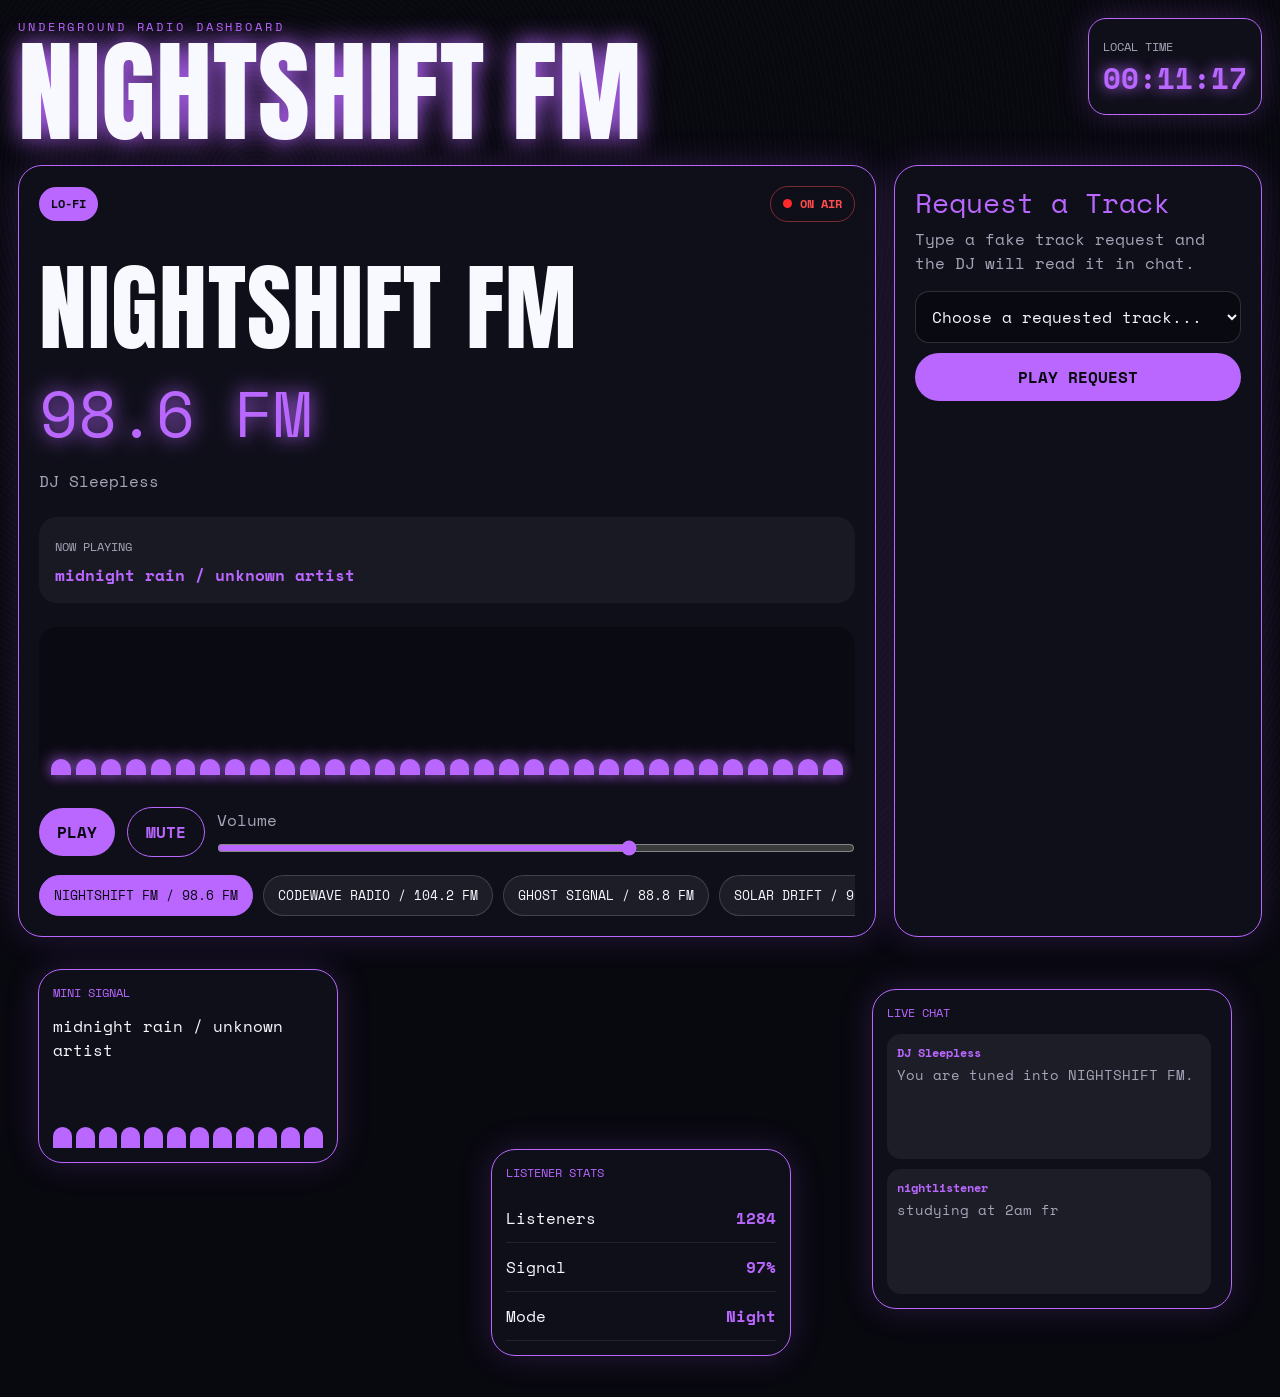
==== index.html @ f475b464 "Initial commit for NIGHTSHIFT FM radio dashboard" ====
<!DOCTYPE html>
<html lang="en">

<head>
    <meta charset="UTF-8" />
    <meta name="viewport" content="width=device-width, initial-scale=1.0" />

    <title>NIGHTSHIFT FM</title>

    <link href="https://cdn.jsdelivr.net/npm/bootstrap@5.3.3/dist/css/bootstrap.min.css" rel="stylesheet">
    <link rel="stylesheet" href="nightshift-styles.css" />
</head>

<body>
    <div class="app-shell">
        <header class="top-bar">
            <div>
                <p class="eyebrow">UNDERGROUND RADIO DASHBOARD</p>
                <h1 id="stationName">NIGHTSHIFT FM</h1>
            </div>

            <div class="clock-box">
                <span>LOCAL TIME</span>
                <strong id="clockDisplay">00:00:00</strong>
            </div>
        </header>

        <main class="main-grid">
            <section class="station-card">
                <div class="station-meta">
                    <span id="vibeBadge" class="vibe-badge">LO-FI</span>

                    <div class="on-air-badge" id="onAirBadge">
                        <span></span>
                        ON AIR
                    </div>
                </div>

                <h2 id="mainStationTitle">NIGHTSHIFT FM</h2>
                <p id="frequencyDisplay" class="frequency-display">98.6 FM</p>
                <p id="djName" class="dj-name">DJ Sleepless</p>

                <div class="now-playing-box">
                    <span>NOW PLAYING</span>
                    <strong id="trackName">midnight rain / unknown artist</strong>
                </div>

                <div id="visualizer" class="visualizer"></div>

                <div class="controls">
                    <button id="playBtn" class="control-btn">Play</button>
                    <button id="muteBtn" class="control-btn ghost">Mute</button>

                    <label class="volume-control">
                        <span>Volume</span>
                        <input id="volumeSlider" type="range" min="0" max="1" step="0.01" />
                    </label>
                </div>

                <div id="stationSelector" class="station-selector"></div>
            </section>

            <section class="request-card">
                <h3>Request a Track</h3>
                <p>Type a fake track request and the DJ will read it in chat.</p>

                <form id="requestForm">

                    <select id="requestTrackSelect">
                        <option value="">Choose a requested track...</option>
                    </select>

                    <button type="submit">Play Request</button>

                </form>
            </section>
        </main>

        <section class="floating-zone">
            <div class="floating-widget" id="miniWidget">
                <div class="widget-handle">MINI SIGNAL</div>
                <p id="miniTrack">midnight rain / unknown artist</p>
                <div id="miniEqualizer" class="mini-equalizer"></div>
            </div>

            <div class="floating-widget chat-widget" id="chatWidget">
                <div class="widget-handle">LIVE CHAT</div>
                <div id="chatLog" class="chat-log"></div>
            </div>

            <div class="floating-widget" id="statsWidget">
                <div class="widget-handle">LISTENER STATS</div>
                <div class="stat-line">
                    <span>Listeners</span>
                    <strong id="listenerCount">1284</strong>
                </div>
                <div class="stat-line">
                    <span>Signal</span>
                    <strong>97%</strong>
                </div>
                <div class="stat-line">
                    <span>Mode</span>
                    <strong>Night</strong>
                </div>
            </div>
        </section>
    </div>

    <audio id="radioAudio" crossorigin="anonymous"></audio>

    <script src="https://code.jquery.com/jquery-3.7.1.min.js"></script>
    <script src="nightshift-script.js"></script>
</body>

</html>
---- nightshift-styles.css ----
@import url('https://fonts.googleapis.com/css2?family=Anton&family=Space+Mono:wght@400;700&display=swap');

:root {
  --station-color: #b967ff;
  --bg-color: #08080f;
  --card-color: rgba(17, 17, 28, 0.9);
  --text-color: #f8f8ff;
  --muted-color: #a5a5b8;
}

* {
  box-sizing: border-box;
}

body {
  margin: 0;
  min-height: 100vh;
  background: var(--bg-color);
  color: var(--text-color);
  font-family: 'Space Mono', monospace;
  overflow-x: hidden;
}

body::before {
  content: "";
  position: fixed;
  inset: 0;
  pointer-events: none;
  opacity: 0.16;
  background-image: repeating-radial-gradient(circle at 20% 20%, rgba(255,255,255,0.12) 0 1px, transparent 1px 5px);
  z-index: 0;
}

.app-shell {
  position: relative;
  z-index: 1;
  min-height: 100vh;
  padding: 18px;
}

.top-bar {
  display: flex;
  flex-direction: column;
  gap: 18px;
  margin-bottom: 22px;
}

.eyebrow {
  color: var(--station-color);
  margin: 0 0 6px;
  font-size: 0.75rem;
  letter-spacing: 0.18rem;
}

h1,
h2 {
  font-family: 'Anton', sans-serif;
  letter-spacing: 0.06rem;
  text-transform: uppercase;
}

h1 {
  margin: 0;
  font-size: clamp(2.6rem, 11vw, 7rem);
  line-height: 0.9;
  text-shadow: 0 0 24px var(--station-color);
}

.clock-box {
  border: 1px solid var(--station-color);
  background: var(--card-color);
  box-shadow: 0 0 30px rgba(185, 103, 255, 0.22);
  padding: 14px;
  border-radius: 18px;
  width: fit-content;
}

.clock-box span {
  color: var(--muted-color);
  font-size: 0.75rem;
}

.clock-box strong {
  display: block;
  font-size: 1.8rem;
  color: var(--station-color);
  text-shadow: 0 0 14px var(--station-color);
}

.main-grid {
  display: grid;
  gap: 18px;
}

.station-card,
.request-card,
.floating-widget {
  background: var(--card-color);
  border: 1px solid var(--station-color);
  border-radius: 24px;
  box-shadow: 0 0 34px rgba(185, 103, 255, 0.18);
  backdrop-filter: blur(16px);
}

.station-card {
  padding: 20px;
}

.station-meta {
  display: flex;
  justify-content: space-between;
  align-items: center;
  gap: 12px;
}

.vibe-badge,
.on-air-badge {
  padding: 8px 12px;
  border-radius: 999px;
  font-size: 0.75rem;
  font-weight: 700;
}

.vibe-badge {
  color: #08080f;
  background: var(--station-color);
}

.on-air-badge {
  display: flex;
  align-items: center;
  gap: 8px;
  color: #ff4d4d;
  border: 1px solid rgba(255, 77, 77, 0.45);
}

.on-air-badge span {
  width: 9px;
  height: 9px;
  background: #ff2b2b;
  border-radius: 50%;
  animation: pulse 1s infinite;
}

.station-card h2 {
  margin: 28px 0 0;
  font-size: clamp(2.5rem, 12vw, 6rem);
}

.frequency-display {
  margin: 0;
  font-size: clamp(2rem, 8vw, 4rem);
  color: var(--station-color);
  text-shadow: 0 0 20px var(--station-color);
}

.dj-name {
  color: var(--muted-color);
  margin-top: 8px;
}

.now-playing-box {
  margin: 24px 0;
  padding: 16px;
  border-radius: 18px;
  background: rgba(255, 255, 255, 0.045);
}

.now-playing-box span {
  color: var(--muted-color);
  font-size: 0.75rem;
}

.now-playing-box strong {
  display: block;
  margin-top: 6px;
  color: var(--station-color);
}

.visualizer {
  height: 160px;
  display: flex;
  align-items: end;
  gap: 5px;
  padding: 12px;
  border-radius: 18px;
  background: rgba(0, 0, 0, 0.32);
  overflow: hidden;
}

.visualizer-bar {
  flex: 1;
  min-height: 8%;
  height: 12%;
  border-radius: 999px 999px 0 0;
  background: var(--station-color);
  box-shadow: 0 0 16px var(--station-color);
  transition: height 0.12s ease;
}

.controls {
  display: grid;
  gap: 12px;
  margin-top: 20px;
}

.control-btn,
.request-card button {
  border: 0;
  border-radius: 999px;
  padding: 12px 18px;
  background: var(--station-color);
  color: #08080f;
  font-weight: 800;
  text-transform: uppercase;
}

.control-btn.ghost {
  background: transparent;
  color: var(--station-color);
  border: 1px solid var(--station-color);
}

.volume-control {
  display: grid;
  gap: 8px;
  color: var(--muted-color);
}

input[type="range"] {
  accent-color: var(--station-color);
}

.station-selector {
  display: flex;
  gap: 10px;
  overflow-x: auto;
  padding-top: 18px;
}

.station-pill {
  flex: 0 0 auto;
  border: 1px solid rgba(255,255,255,0.16);
  color: var(--text-color);
  background: rgba(255,255,255,0.06);
  border-radius: 999px;
  padding: 10px 14px;
  font-size: 0.8rem;
}

.station-pill.active {
  color: #08080f;
  background: var(--station-color);
  border-color: var(--station-color);
}

.request-card {
  padding: 20px;
}

.request-card h3 {
  color: var(--station-color);
}

.request-card p {
  color: var(--muted-color);
}

.request-card form {
  display: grid;
  gap: 10px;
}

.request-card input {
  width: 100%;
  border: 1px solid rgba(255,255,255,0.15);
  background: rgba(0,0,0,0.35);
  color: var(--text-color);
  border-radius: 14px;
  padding: 12px;
}

#requestTrackSelect {
  width: 100%;
  border: 1px solid rgba(255,255,255,0.15);
  background: rgba(0,0,0,0.35);
  color: var(--text-color);
  border-radius: 14px;
  padding: 12px;
  font-family: 'Space Mono', monospace;
}

#requestTrackSelect option {
  background: #11111b;
}

.floating-zone {
  position: relative;
  min-height: 540px;
  margin-top: 22px;
}

.floating-widget {
  position: relative;
  padding: 14px;
  margin-bottom: 16px;
}

.widget-handle {
  cursor: grab;
  color: var(--station-color);
  font-size: 0.75rem;
  margin-bottom: 12px;
  user-select: none;
}

.mini-equalizer {
  display: flex;
  align-items: end;
  gap: 4px;
  height: 70px;
}

.mini-bar {
  flex: 1;
  height: 30%;
  background: var(--station-color);
  border-radius: 999px 999px 0 0;
  animation: miniBounce 0.8s infinite alternate;
}

.chat-log {
  height: 260px;
  overflow-y: auto;
  display: grid;
  gap: 10px;
  padding-right: 6px;
}

.chat-message {
  padding: 10px;
  border-radius: 14px;
  background: rgba(255,255,255,0.06);
}

.chat-message strong {
  display: block;
  color: var(--station-color);
  font-size: 0.75rem;
}

.chat-message span {
  color: var(--muted-color);
  font-size: 0.85rem;
}

.stat-line {
  display: flex;
  justify-content: space-between;
  border-bottom: 1px solid rgba(255,255,255,0.08);
  padding: 12px 0;
}

.stat-line strong {
  color: var(--station-color);
}

@keyframes pulse {
  0%, 100% {
    transform: scale(1);
    box-shadow: 0 0 0 rgba(255, 43, 43, 0.5);
  }

  50% {
    transform: scale(1.4);
    box-shadow: 0 0 18px rgba(255, 43, 43, 0.9);
  }
}

@keyframes miniBounce {
  from {
    height: 18%;
  }

  to {
    height: 90%;
  }
}

@media (min-width: 768px) {
  .top-bar {
    flex-direction: row;
    justify-content: space-between;
    align-items: start;
  }

  .main-grid {
    grid-template-columns: 1.4fr 0.6fr;
  }

  .controls {
    grid-template-columns: auto auto 1fr;
    align-items: center;
  }

  .floating-zone {
    min-height: 420px;
  }

  .floating-widget {
    position: absolute;
    width: 300px;
    margin: 0;
  }

  #miniWidget {
    left: 20px;
    top: 10px;
  }

  #chatWidget {
    right: 30px;
    top: 30px;
    width: 360px;
  }

  #statsWidget {
    left: 38%;
    top: 190px;
  }
}
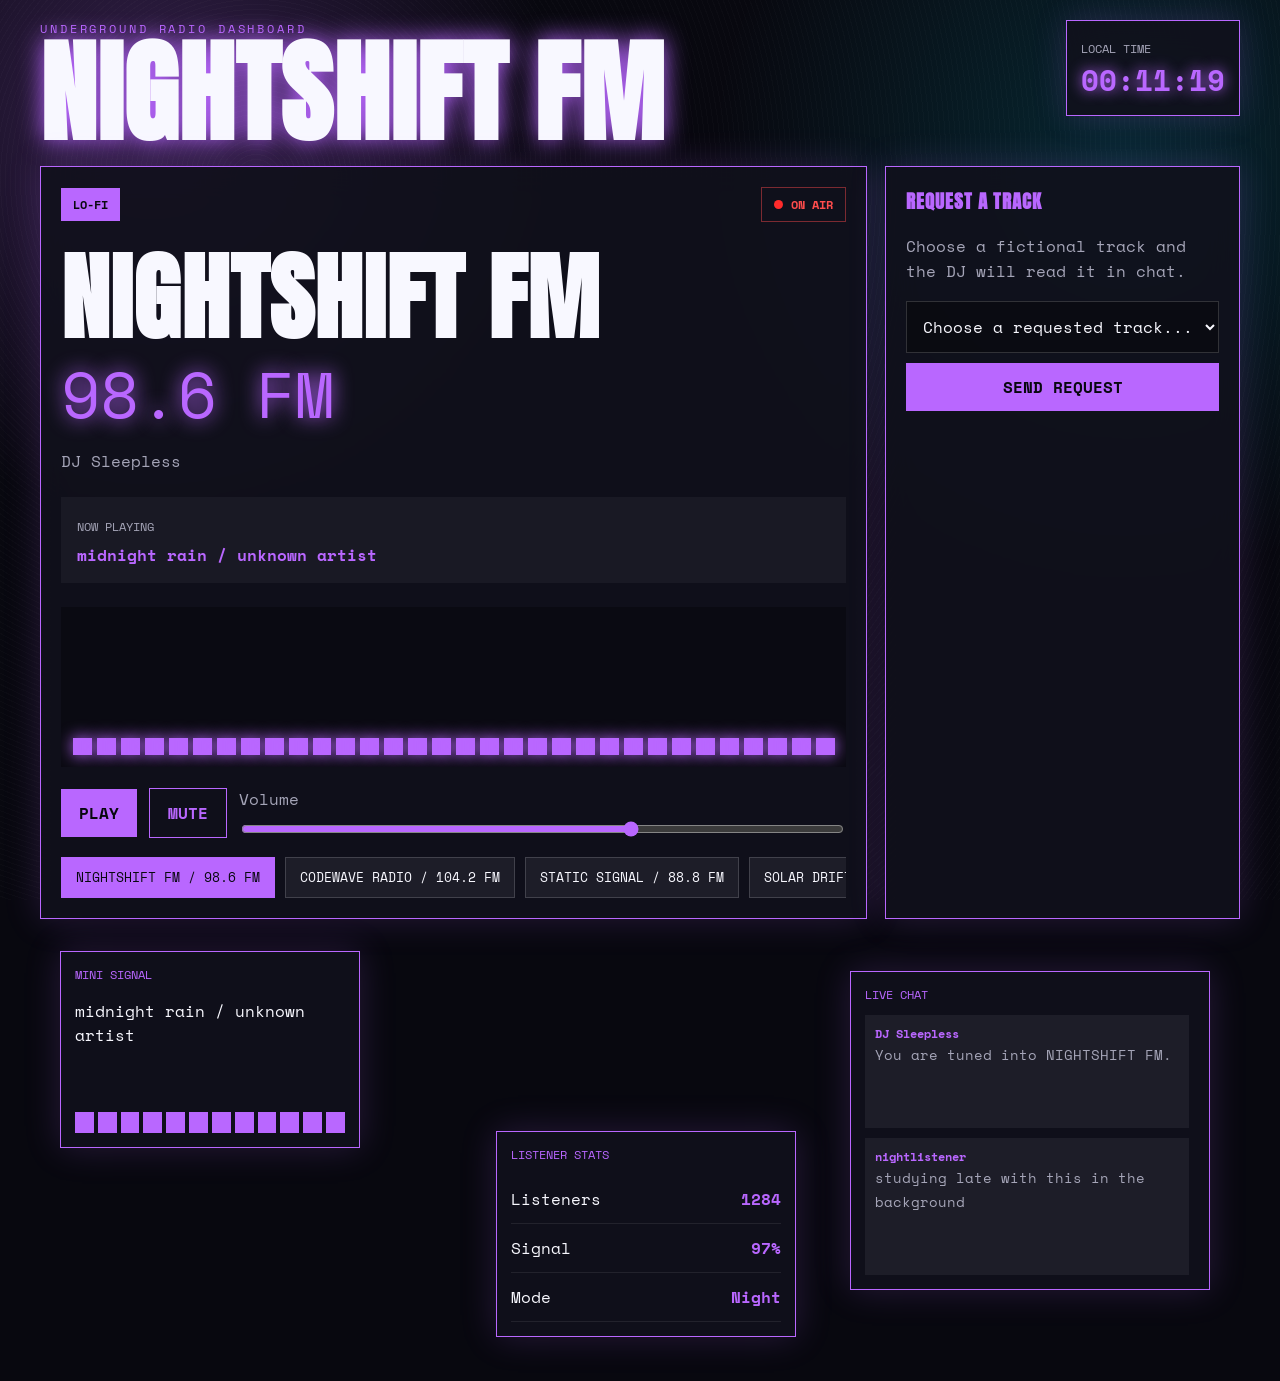
==== commit 82fd674a: "Polish nightshift FM radio dashboard" ====
--- a/index.html
+++ b/index.html
@@ -1,115 +1,131 @@
-<!DOCTYPE html>
+<!doctype html>
 <html lang="en">
-
-<head>
+  <head>
     <meta charset="UTF-8" />
     <meta name="viewport" content="width=device-width, initial-scale=1.0" />
+    <meta
+      name="description"
+      content="A neon late-night radio dashboard with station switching, visualizers, live chat, and generated audio fallback."
+    />
 
-    <title>NIGHTSHIFT FM</title>
+    <title>Nightshift FM Radio Dashboard</title>
 
-    <link href="https://cdn.jsdelivr.net/npm/bootstrap@5.3.3/dist/css/bootstrap.min.css" rel="stylesheet">
+    <link rel="preconnect" href="https://fonts.googleapis.com" />
+    <link rel="preconnect" href="https://fonts.gstatic.com" crossorigin />
+    <link
+      href="https://fonts.googleapis.com/css2?family=Anton&family=Space+Mono:wght@400;700&display=swap"
+      rel="stylesheet"
+    />
     <link rel="stylesheet" href="nightshift-styles.css" />
-</head>
+  </head>
+  <body>
+    <div class="app-shell">
+      <header class="top-bar">
+        <div>
+          <p class="eyebrow">Underground Radio Dashboard</p>
+          <h1 id="stationName">Nightshift FM</h1>
+        </div>
 
-<body>
-    <div class="app-shell">
-        <header class="top-bar">
-            <div>
-                <p class="eyebrow">UNDERGROUND RADIO DASHBOARD</p>
-                <h1 id="stationName">NIGHTSHIFT FM</h1>
+        <aside class="clock-box" aria-label="Local time">
+          <span>Local Time</span>
+          <strong id="clockDisplay">00:00:00</strong>
+        </aside>
+      </header>
+
+      <main class="main-grid">
+        <section class="station-card" aria-labelledby="mainStationTitle">
+          <div class="station-meta">
+            <span id="vibeBadge" class="vibe-badge">Lo-Fi</span>
+            <div class="on-air-badge" id="onAirBadge">
+              <span aria-hidden="true"></span>
+              On Air
             </div>
+          </div>
 
-            <div class="clock-box">
-                <span>LOCAL TIME</span>
-                <strong id="clockDisplay">00:00:00</strong>
-            </div>
-        </header>
+          <h2 id="mainStationTitle">Nightshift FM</h2>
+          <p id="frequencyDisplay" class="frequency-display">98.6 FM</p>
+          <p id="djName" class="dj-name">DJ Sleepless</p>
 
-        <main class="main-grid">
-            <section class="station-card">
-                <div class="station-meta">
-                    <span id="vibeBadge" class="vibe-badge">LO-FI</span>
+          <div class="now-playing-box" aria-live="polite">
+            <span>Now Playing</span>
+            <strong id="trackName">midnight rain / unknown artist</strong>
+          </div>
 
-                    <div class="on-air-badge" id="onAirBadge">
-                        <span></span>
-                        ON AIR
-                    </div>
-                </div>
+          <div id="visualizer" class="visualizer" aria-hidden="true"></div>
 
-                <h2 id="mainStationTitle">NIGHTSHIFT FM</h2>
-                <p id="frequencyDisplay" class="frequency-display">98.6 FM</p>
-                <p id="djName" class="dj-name">DJ Sleepless</p>
+          <div class="controls">
+            <button id="playBtn" class="control-btn" type="button">Play</button>
+            <button id="muteBtn" class="control-btn ghost" type="button">
+              Mute
+            </button>
 
-                <div class="now-playing-box">
-                    <span>NOW PLAYING</span>
-                    <strong id="trackName">midnight rain / unknown artist</strong>
-                </div>
+            <label class="volume-control">
+              <span>Volume</span>
+              <input
+                id="volumeSlider"
+                type="range"
+                min="0"
+                max="1"
+                step="0.01"
+              />
+            </label>
+          </div>
 
-                <div id="visualizer" class="visualizer"></div>
+          <div
+            id="stationSelector"
+            class="station-selector"
+            aria-label="Station selector"
+          ></div>
+        </section>
 
-                <div class="controls">
-                    <button id="playBtn" class="control-btn">Play</button>
-                    <button id="muteBtn" class="control-btn ghost">Mute</button>
+        <aside class="request-card" aria-labelledby="requestTitle">
+          <h3 id="requestTitle">Request a Track</h3>
+          <p>Choose a fictional track and the DJ will read it in chat.</p>
 
-                    <label class="volume-control">
-                        <span>Volume</span>
-                        <input id="volumeSlider" type="range" min="0" max="1" step="0.01" />
-                    </label>
-                </div>
+          <form id="requestForm">
+            <select id="requestTrackSelect">
+              <option value="">Choose a requested track...</option>
+            </select>
+            <button type="submit">Send Request</button>
+          </form>
+        </aside>
+      </main>
 
-                <div id="stationSelector" class="station-selector"></div>
-            </section>
+      <section class="floating-zone" aria-label="Radio widgets">
+        <article class="floating-widget" id="miniWidget">
+          <div class="widget-handle">Mini Signal</div>
+          <p id="miniTrack">midnight rain / unknown artist</p>
+          <div
+            id="miniEqualizer"
+            class="mini-equalizer"
+            aria-hidden="true"
+          ></div>
+        </article>
 
-            <section class="request-card">
-                <h3>Request a Track</h3>
-                <p>Type a fake track request and the DJ will read it in chat.</p>
+        <article class="floating-widget chat-widget" id="chatWidget">
+          <div class="widget-handle">Live Chat</div>
+          <div id="chatLog" class="chat-log" aria-live="polite"></div>
+        </article>
 
-                <form id="requestForm">
-
-                    <select id="requestTrackSelect">
-                        <option value="">Choose a requested track...</option>
-                    </select>
-
-                    <button type="submit">Play Request</button>
-
-                </form>
-            </section>
-        </main>
-
-        <section class="floating-zone">
-            <div class="floating-widget" id="miniWidget">
-                <div class="widget-handle">MINI SIGNAL</div>
-                <p id="miniTrack">midnight rain / unknown artist</p>
-                <div id="miniEqualizer" class="mini-equalizer"></div>
-            </div>
-
-            <div class="floating-widget chat-widget" id="chatWidget">
-                <div class="widget-handle">LIVE CHAT</div>
-                <div id="chatLog" class="chat-log"></div>
-            </div>
-
-            <div class="floating-widget" id="statsWidget">
-                <div class="widget-handle">LISTENER STATS</div>
-                <div class="stat-line">
-                    <span>Listeners</span>
-                    <strong id="listenerCount">1284</strong>
-                </div>
-                <div class="stat-line">
-                    <span>Signal</span>
-                    <strong>97%</strong>
-                </div>
-                <div class="stat-line">
-                    <span>Mode</span>
-                    <strong>Night</strong>
-                </div>
-            </div>
-        </section>
+        <article class="floating-widget" id="statsWidget">
+          <div class="widget-handle">Listener Stats</div>
+          <div class="stat-line">
+            <span>Listeners</span>
+            <strong id="listenerCount">1284</strong>
+          </div>
+          <div class="stat-line">
+            <span>Signal</span>
+            <strong id="signalStrength">97%</strong>
+          </div>
+          <div class="stat-line">
+            <span>Mode</span>
+            <strong>Night</strong>
+          </div>
+        </article>
+      </section>
     </div>
 
     <audio id="radioAudio" crossorigin="anonymous"></audio>
-
-    <script src="https://code.jquery.com/jquery-3.7.1.min.js"></script>
     <script src="nightshift-script.js"></script>
-</body>
-
-</html>+  </body>
+</html>
--- a/nightshift-styles.css
+++ b/nightshift-styles.css
@@ -1,11 +1,10 @@
-@import url('https://fonts.googleapis.com/css2?family=Anton&family=Space+Mono:wght@400;700&display=swap');
-
 :root {
   --station-color: #b967ff;
   --bg-color: #08080f;
   --card-color: rgba(17, 17, 28, 0.9);
   --text-color: #f8f8ff;
   --muted-color: #a5a5b8;
+  --border-color: rgba(255, 255, 255, 0.16);
 }
 
 * {
@@ -13,29 +12,59 @@
 }
 
 body {
+  min-height: 100vh;
   margin: 0;
-  min-height: 100vh;
-  background: var(--bg-color);
+  overflow-x: hidden;
+  background:
+    radial-gradient(
+      circle at 12% 8%,
+      rgba(185, 103, 255, 0.24),
+      transparent 25rem
+    ),
+    radial-gradient(
+      circle at 88% 12%,
+      rgba(0, 229, 255, 0.14),
+      transparent 26rem
+    ),
+    var(--bg-color);
   color: var(--text-color);
-  font-family: 'Space Mono', monospace;
-  overflow-x: hidden;
+  font-family: "Space Mono", monospace;
 }
 
 body::before {
   content: "";
   position: fixed;
   inset: 0;
+  z-index: 0;
   pointer-events: none;
   opacity: 0.16;
-  background-image: repeating-radial-gradient(circle at 20% 20%, rgba(255,255,255,0.12) 0 1px, transparent 1px 5px);
-  z-index: 0;
+  background-image: repeating-radial-gradient(
+    circle at 20% 20%,
+    rgba(255, 255, 255, 0.12) 0 1px,
+    transparent 1px 5px
+  );
+}
+
+button,
+input,
+select {
+  font: inherit;
+}
+
+button:focus-visible,
+input:focus-visible,
+select:focus-visible {
+  outline: 3px solid var(--station-color);
+  outline-offset: 3px;
 }
 
 .app-shell {
   position: relative;
   z-index: 1;
+  width: min(1200px, calc(100% - 2rem));
   min-height: 100vh;
-  padding: 18px;
+  margin: 0 auto;
+  padding: 20px 0;
 }
 
 .top-bar {
@@ -46,44 +75,53 @@
 }
 
 .eyebrow {
-  color: var(--station-color);
   margin: 0 0 6px;
+  color: var(--station-color);
   font-size: 0.75rem;
   letter-spacing: 0.18rem;
+  text-transform: uppercase;
 }
 
 h1,
-h2 {
-  font-family: 'Anton', sans-serif;
+h2,
+h3 {
+  font-family: "Anton", sans-serif;
   letter-spacing: 0.06rem;
   text-transform: uppercase;
 }
 
 h1 {
   margin: 0;
-  font-size: clamp(2.6rem, 11vw, 7rem);
+  font-size: clamp(2.7rem, 11vw, 7rem);
   line-height: 0.9;
   text-shadow: 0 0 24px var(--station-color);
 }
 
-.clock-box {
+.clock-box,
+.station-card,
+.request-card,
+.floating-widget {
   border: 1px solid var(--station-color);
   background: var(--card-color);
-  box-shadow: 0 0 30px rgba(185, 103, 255, 0.22);
+  box-shadow: 0 0 34px rgba(185, 103, 255, 0.18);
+  backdrop-filter: blur(16px);
+}
+
+.clock-box {
+  width: fit-content;
   padding: 14px;
-  border-radius: 18px;
-  width: fit-content;
 }
 
 .clock-box span {
   color: var(--muted-color);
   font-size: 0.75rem;
+  text-transform: uppercase;
 }
 
 .clock-box strong {
   display: block;
+  color: var(--station-color);
   font-size: 1.8rem;
-  color: var(--station-color);
   text-shadow: 0 0 14px var(--station-color);
 }
 
@@ -93,82 +131,74 @@
 }
 
 .station-card,
-.request-card,
-.floating-widget {
-  background: var(--card-color);
-  border: 1px solid var(--station-color);
-  border-radius: 24px;
-  box-shadow: 0 0 34px rgba(185, 103, 255, 0.18);
-  backdrop-filter: blur(16px);
-}
-
-.station-card {
+.request-card {
   padding: 20px;
 }
 
 .station-meta {
   display: flex;
+  align-items: center;
   justify-content: space-between;
-  align-items: center;
   gap: 12px;
 }
 
 .vibe-badge,
 .on-air-badge {
   padding: 8px 12px;
-  border-radius: 999px;
   font-size: 0.75rem;
   font-weight: 700;
+  text-transform: uppercase;
 }
 
 .vibe-badge {
+  background: var(--station-color);
   color: #08080f;
-  background: var(--station-color);
 }
 
 .on-air-badge {
   display: flex;
   align-items: center;
   gap: 8px;
+  border: 1px solid rgba(255, 77, 77, 0.45);
   color: #ff4d4d;
-  border: 1px solid rgba(255, 77, 77, 0.45);
 }
 
 .on-air-badge span {
   width: 9px;
   height: 9px;
+  border-radius: 50%;
   background: #ff2b2b;
-  border-radius: 50%;
   animation: pulse 1s infinite;
 }
 
 .station-card h2 {
   margin: 28px 0 0;
   font-size: clamp(2.5rem, 12vw, 6rem);
+  line-height: 1;
 }
 
 .frequency-display {
   margin: 0;
+  color: var(--station-color);
   font-size: clamp(2rem, 8vw, 4rem);
-  color: var(--station-color);
   text-shadow: 0 0 20px var(--station-color);
 }
 
 .dj-name {
-  color: var(--muted-color);
   margin-top: 8px;
+  color: var(--muted-color);
 }
 
 .now-playing-box {
   margin: 24px 0;
   padding: 16px;
-  border-radius: 18px;
   background: rgba(255, 255, 255, 0.045);
 }
 
 .now-playing-box span {
   color: var(--muted-color);
   font-size: 0.75rem;
+  text-transform: uppercase;
 }
 
 .now-playing-box strong {
@@ -178,21 +208,19 @@
 }
 
 .visualizer {
-  height: 160px;
   display: flex;
   align-items: end;
   gap: 5px;
+  height: 160px;
+  overflow: hidden;
   padding: 12px;
-  border-radius: 18px;
   background: rgba(0, 0, 0, 0.32);
-  overflow: hidden;
 }
 
 .visualizer-bar {
   flex: 1;
   min-height: 8%;
   height: 12%;
-  border-radius: 999px 999px 0 0;
   background: var(--station-color);
   box-shadow: 0 0 16px var(--station-color);
   transition: height 0.12s ease;
@@ -207,18 +235,18 @@
 .control-btn,
 .request-card button {
   border: 0;
-  border-radius: 999px;
   padding: 12px 18px;
   background: var(--station-color);
   color: #08080f;
+  cursor: pointer;
   font-weight: 800;
   text-transform: uppercase;
 }
 
 .control-btn.ghost {
+  border: 1px solid var(--station-color);
   background: transparent;
   color: var(--station-color);
-  border: 1px solid var(--station-color);
 }
 
 .volume-control {
@@ -240,30 +268,28 @@
 
 .station-pill {
   flex: 0 0 auto;
-  border: 1px solid rgba(255,255,255,0.16);
+  border: 1px solid var(--border-color);
+  background: rgba(255, 255, 255, 0.06);
   color: var(--text-color);
-  background: rgba(255,255,255,0.06);
-  border-radius: 999px;
+  cursor: pointer;
   padding: 10px 14px;
   font-size: 0.8rem;
 }
 
 .station-pill.active {
+  border-color: var(--station-color);
+  background: var(--station-color);
   color: #08080f;
-  background: var(--station-color);
-  border-color: var(--station-color);
-}
-
-.request-card {
-  padding: 20px;
 }
 
 .request-card h3 {
+  margin-top: 0;
   color: var(--station-color);
 }
 
 .request-card p {
   color: var(--muted-color);
+  line-height: 1.6;
 }
 
 .request-card form {
@@ -271,23 +297,12 @@
   gap: 10px;
 }
 
-.request-card input {
-  width: 100%;
-  border: 1px solid rgba(255,255,255,0.15);
-  background: rgba(0,0,0,0.35);
-  color: var(--text-color);
-  border-radius: 14px;
-  padding: 12px;
-}
-
 #requestTrackSelect {
   width: 100%;
-  border: 1px solid rgba(255,255,255,0.15);
-  background: rgba(0,0,0,0.35);
+  border: 1px solid var(--border-color);
+  background: rgba(0, 0, 0, 0.35);
   color: var(--text-color);
-  border-radius: 14px;
   padding: 12px;
-  font-family: 'Space Mono', monospace;
 }
 
 #requestTrackSelect option {
@@ -302,15 +317,16 @@
 
 .floating-widget {
   position: relative;
+  margin-bottom: 16px;
   padding: 14px;
-  margin-bottom: 16px;
 }
 
 .widget-handle {
+  margin-bottom: 12px;
+  color: var(--station-color);
   cursor: grab;
-  color: var(--station-color);
-  font-size: 0.75rem;
-  margin-bottom: 12px;
+  font-size: 0.75rem;
+  text-transform: uppercase;
   user-select: none;
 }
 
@@ -325,22 +341,20 @@
   flex: 1;
   height: 30%;
   background: var(--station-color);
-  border-radius: 999px 999px 0 0;
   animation: miniBounce 0.8s infinite alternate;
 }
 
 .chat-log {
+  display: grid;
+  gap: 10px;
   height: 260px;
   overflow-y: auto;
-  display: grid;
-  gap: 10px;
   padding-right: 6px;
 }
 
 .chat-message {
   padding: 10px;
-  border-radius: 14px;
-  background: rgba(255,255,255,0.06);
+  background: rgba(255, 255, 255, 0.06);
 }
 
 .chat-message strong {
@@ -352,12 +366,13 @@
 .chat-message span {
   color: var(--muted-color);
   font-size: 0.85rem;
+  line-height: 1.5;
 }
 
 .stat-line {
   display: flex;
   justify-content: space-between;
-  border-bottom: 1px solid rgba(255,255,255,0.08);
+  border-bottom: 1px solid rgba(255, 255, 255, 0.08);
   padding: 12px 0;
 }
 
@@ -366,7 +381,8 @@
 }
 
 @keyframes pulse {
-  0%, 100% {
+  0%,
+  100% {
     transform: scale(1);
     box-shadow: 0 0 0 rgba(255, 43, 43, 0.5);
   }
@@ -390,8 +406,8 @@
 @media (min-width: 768px) {
   .top-bar {
     flex-direction: row;
+    align-items: start;
     justify-content: space-between;
-    align-items: start;
   }
 
   .main-grid {
@@ -414,18 +430,29 @@
   }
 
   #miniWidget {
+    top: 10px;
     left: 20px;
-    top: 10px;
   }
 
   #chatWidget {
+    top: 30px;
     right: 30px;
-    top: 30px;
     width: 360px;
   }
 
   #statsWidget {
+    top: 190px;
     left: 38%;
-    top: 190px;
-  }
-}+  }
+}
+
+@media (prefers-reduced-motion: reduce) {
+  *,
+  *::before,
+  *::after {
+    scroll-behavior: auto !important;
+    animation-duration: 0.001ms !important;
+    animation-iteration-count: 1 !important;
+    transition-duration: 0.001ms !important;
+  }
+}
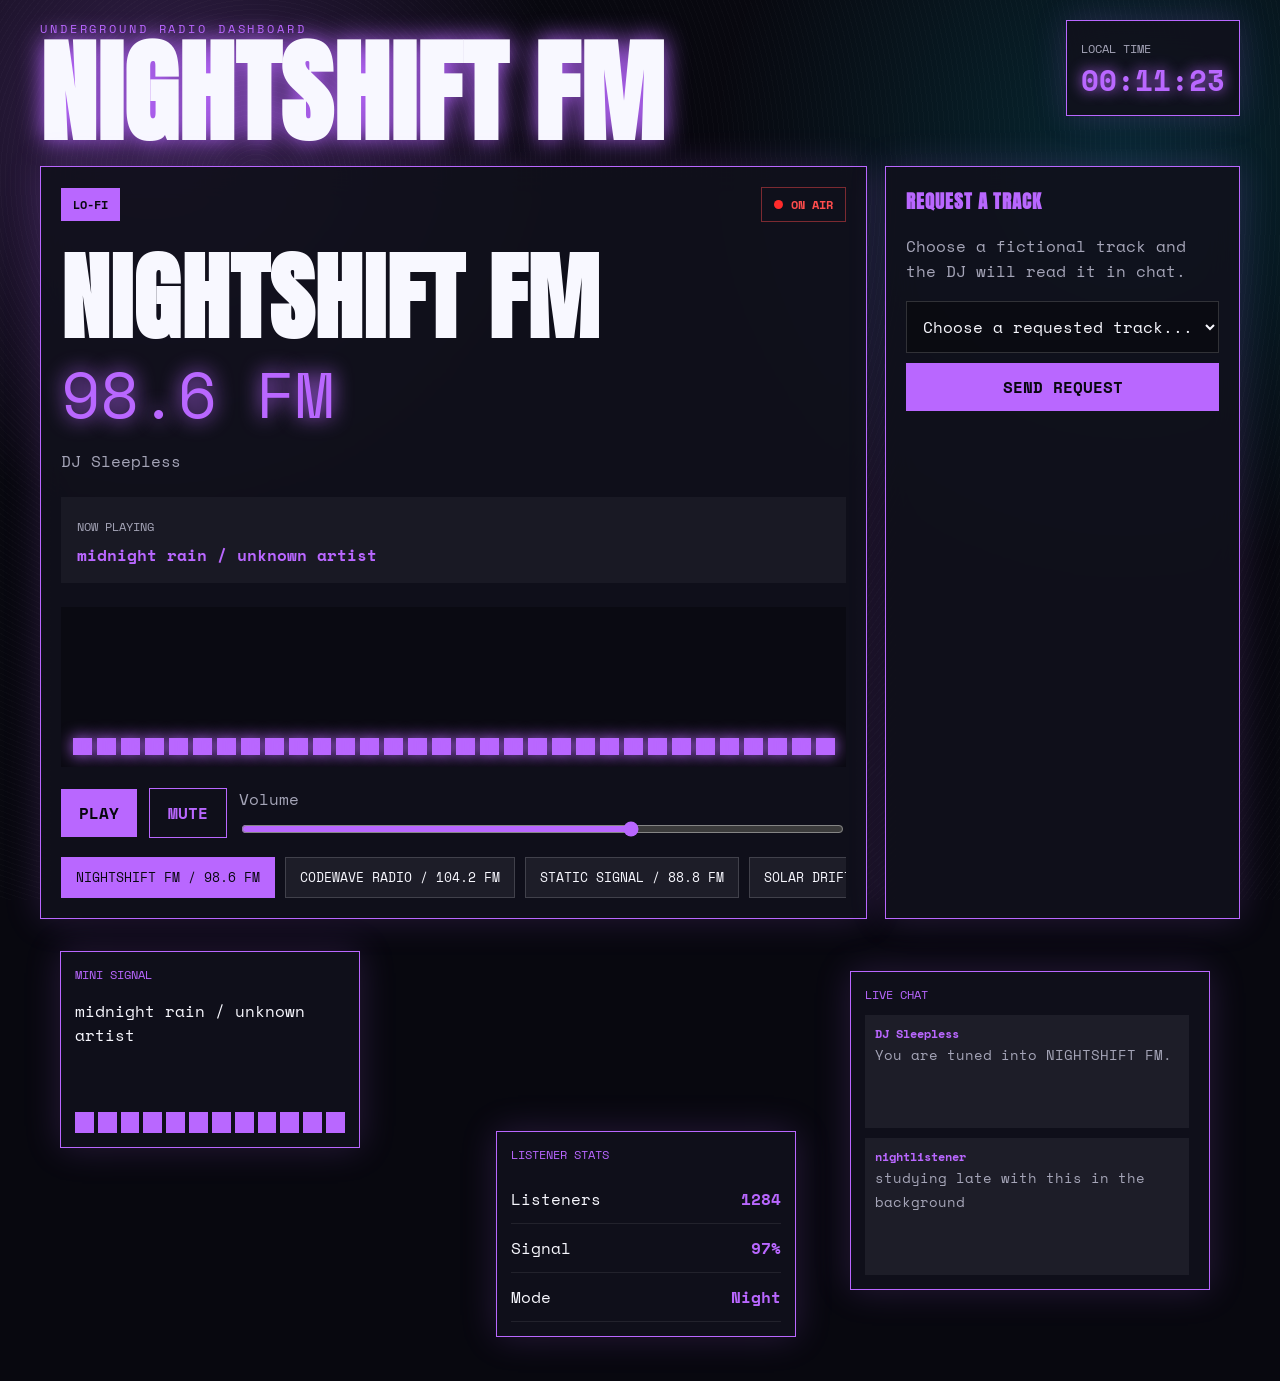
==== commit 727424f4: "Add SEO metadata: canonical, OG/Twitter tags, robots.txt, sitemap.xml" ====
--- a/index.html
+++ b/index.html
@@ -5,10 +5,27 @@
     <meta name="viewport" content="width=device-width, initial-scale=1.0" />
     <meta
       name="description"
-      content="A neon late-night radio dashboard with station switching, visualizers, live chat, and generated audio fallback."
+      content="A neon late-night radio dashboard with station switching, visualizers, live chat, request flow, and generated audio fallback."
     />
 
     <title>Nightshift FM Radio Dashboard</title>
+
+    <link rel="canonical" href="https://fazal305.github.io/nightshift-fm-radio-dashboard/" />
+
+    <meta property="og:type" content="website" />
+    <meta property="og:url" content="https://fazal305.github.io/nightshift-fm-radio-dashboard/" />
+    <meta property="og:title" content="Nightshift FM Radio Dashboard" />
+    <meta
+      property="og:description"
+      content="A neon late-night radio dashboard with station switching, visualizers, live chat, request flow, and generated audio fallback."
+    />
+
+    <meta name="twitter:card" content="summary_large_image" />
+    <meta name="twitter:title" content="Nightshift FM Radio Dashboard" />
+    <meta
+      name="twitter:description"
+      content="A neon late-night radio dashboard with station switching, visualizers, live chat, request flow, and generated audio fallback."
+    />
 
     <link rel="preconnect" href="https://fonts.googleapis.com" />
     <link rel="preconnect" href="https://fonts.gstatic.com" crossorigin />
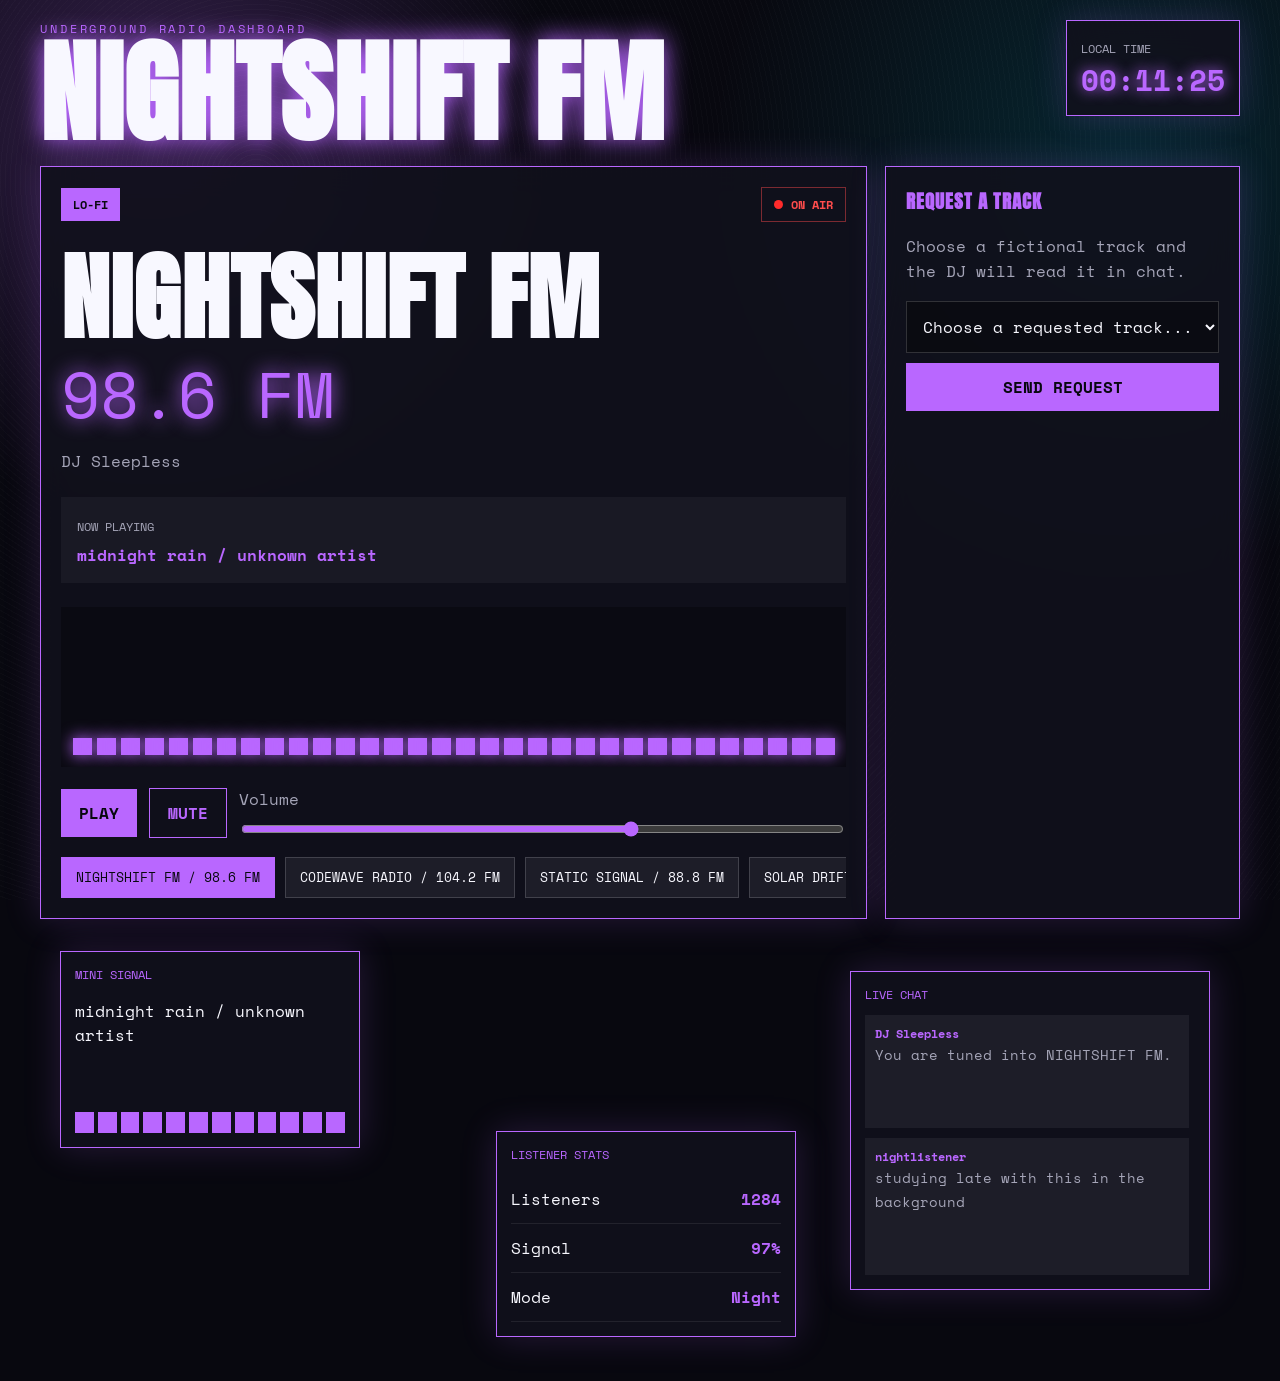
==== commit 88159932: "Add favicon Uses the page's own accent color against a dark ground, with initials derived from the p" ====
--- a/index.html
+++ b/index.html
@@ -9,6 +9,7 @@
     />
 
     <title>Nightshift FM Radio Dashboard</title>
+    <link rel="icon" type="image/svg+xml" href="assets/favicon.svg" />
 
     <link rel="canonical" href="https://fazal305.github.io/nightshift-fm-radio-dashboard/" />
 
